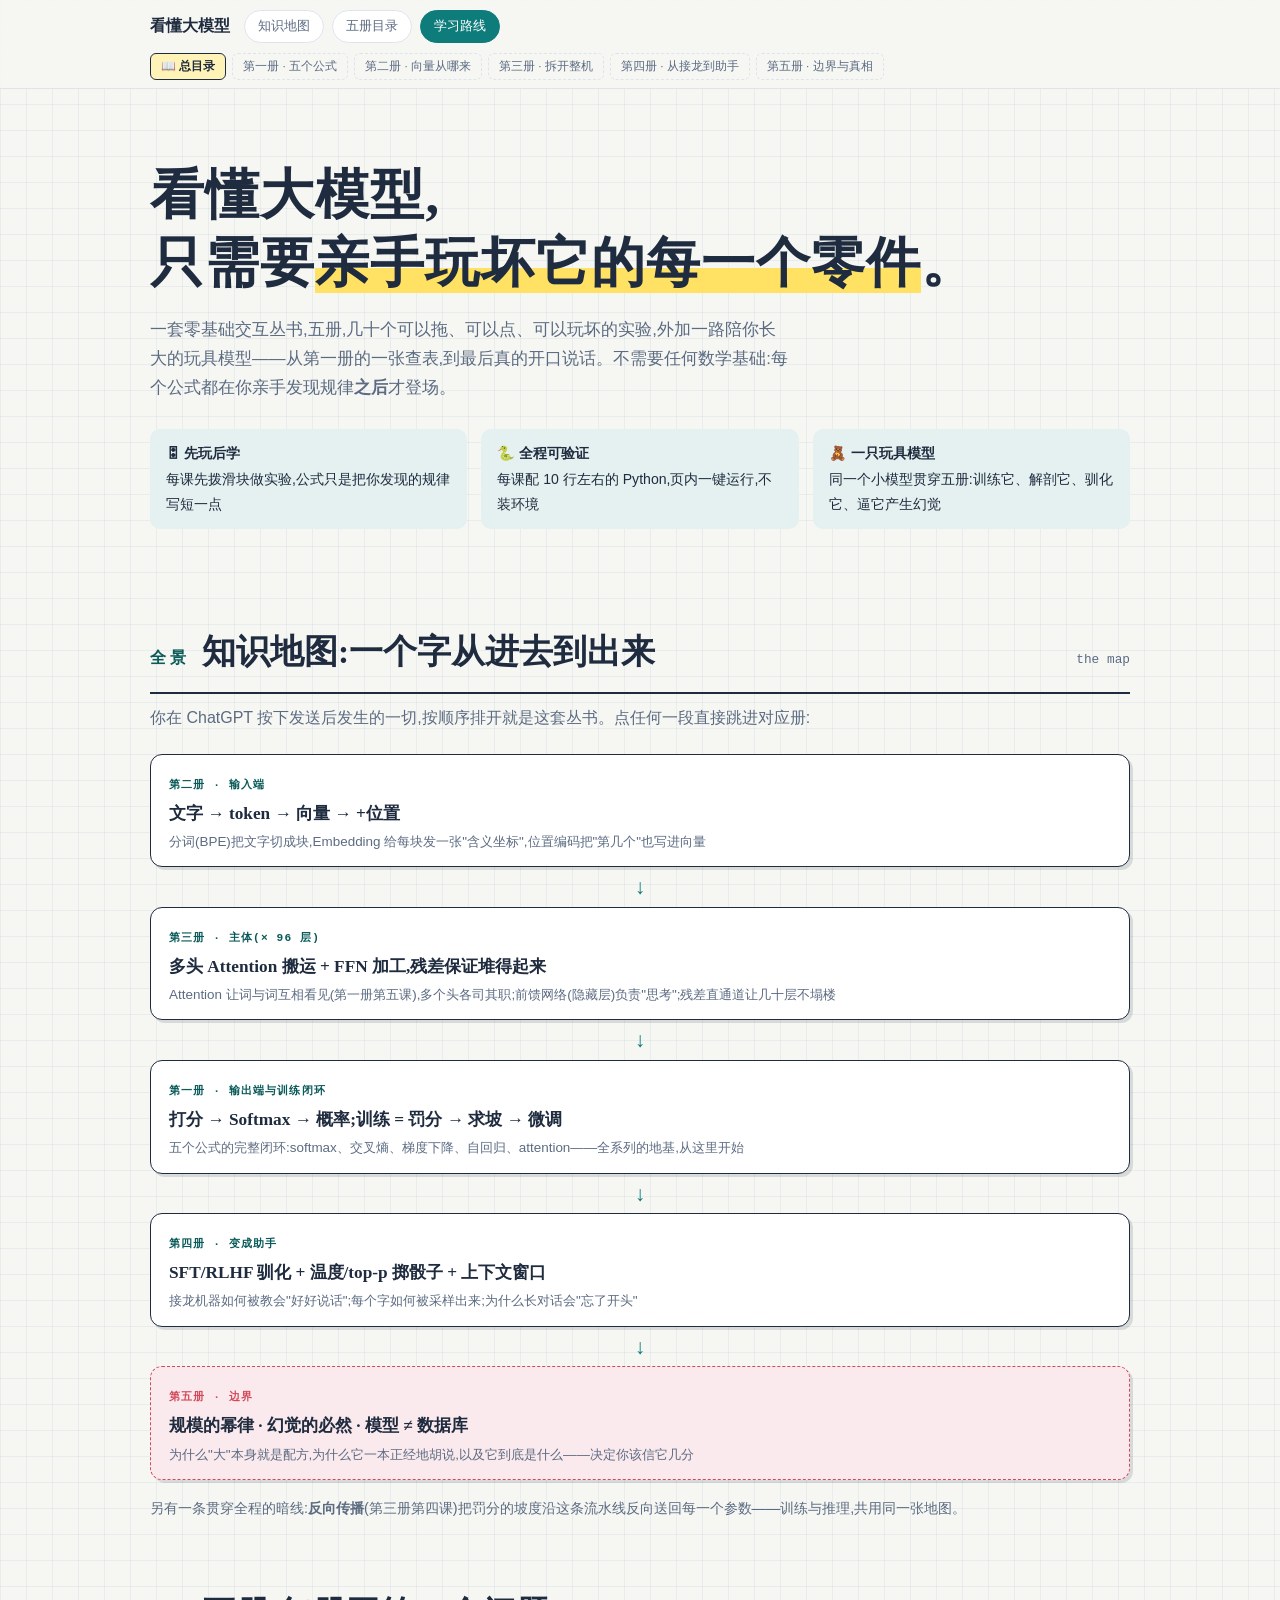
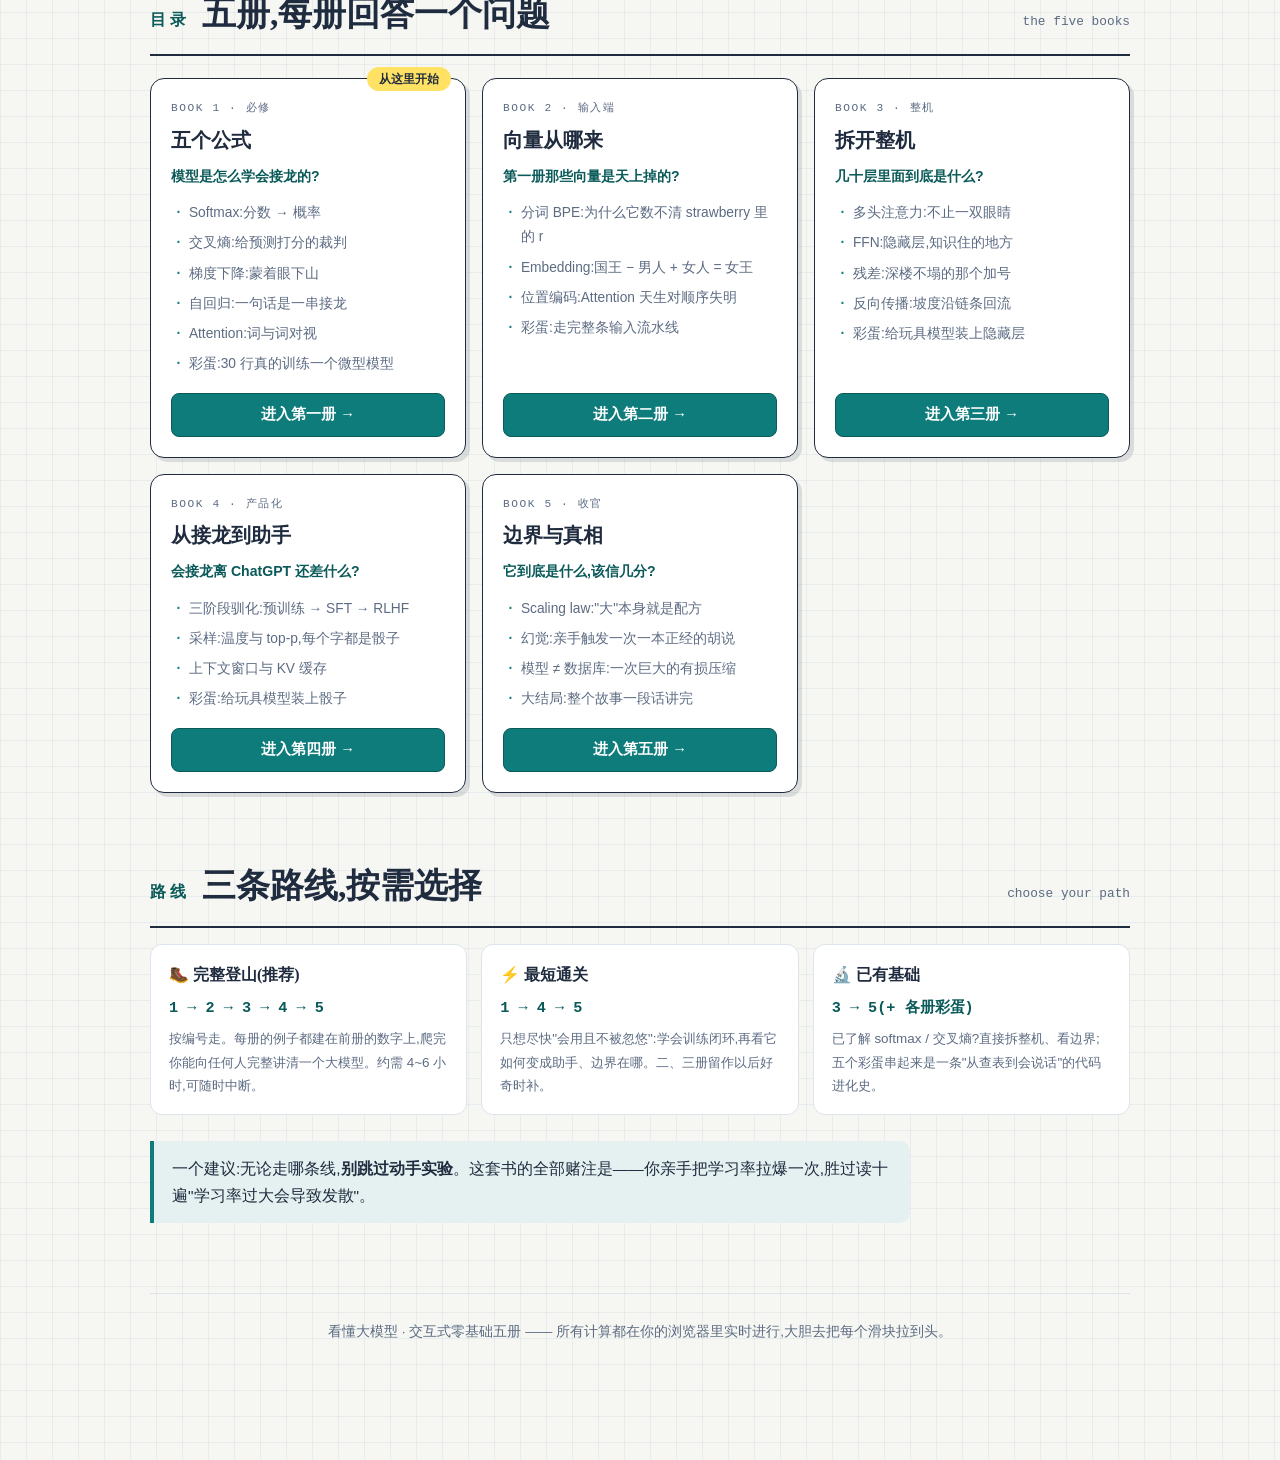
==== index.html @ 9a84790a "初始提交:「看懂大模型」交互式零基础五册 - index.html         总目录:知识地图 + 五册导航 + 三条学习路线 - 01-formulas.html   第一册 · 五个公式(原" ====
<!DOCTYPE html>
<html lang="zh-CN">
<head>
<meta charset="UTF-8">
<meta name="viewport" content="width=device-width, initial-scale=1.0">
<title>看懂大模型 · 交互式零基础五册</title>
<link rel="stylesheet" href="assets/style.css">
<style>
.map-flow{display:flex;flex-direction:column;gap:0;margin-top:20px}
.map-band{border:1.5px solid var(--ink);border-radius:12px;background:var(--card);padding:14px 18px;box-shadow:3px 3px 0 rgba(31,43,62,.14);text-decoration:none;color:var(--ink);display:block;transition:transform .15s}
.map-band:hover{transform:translateY(-3px)}
.map-band .mb-book{font-family:var(--mono);font-size:.7rem;color:var(--teal-d);letter-spacing:.1em;font-weight:700}
.map-band .mb-t{font-family:var(--serif);font-weight:900;font-size:1.08rem;margin:2px 0}
.map-band .mb-d{font-size:.84rem;color:var(--sub);line-height:1.6}
.map-arrow{text-align:center;color:var(--teal);font-weight:900;font-size:1.3rem;line-height:1.9}
.map-band.train{border-style:dashed;background:var(--red-bg);border-color:var(--red)}
.map-band.train .mb-book{color:var(--red)}
.books{display:grid;grid-template-columns:repeat(auto-fit,minmax(280px,1fr));gap:16px;margin-top:22px}
.bk{background:var(--card);border:1.5px solid var(--ink);border-radius:14px;padding:20px;box-shadow:4px 4px 0 rgba(31,43,62,.13);display:flex;flex-direction:column;transition:transform .15s;position:relative}
.bk:hover{transform:translateY(-4px)}
.bk .bk-no{font-family:var(--mono);font-size:.7rem;color:var(--sub);letter-spacing:.14em}
.bk h3{font-family:var(--serif);font-weight:900;font-size:1.25rem;margin:4px 0 6px}
.bk .bk-q{font-size:.88rem;color:var(--teal-d);font-weight:700;margin-bottom:10px}
.bk ul{list-style:none;margin:0 0 14px;flex:1}
.bk li{font-size:.86rem;color:var(--sub);padding:3px 0 3px 1.3em;position:relative}
.bk li::before{content:"·";position:absolute;left:.4em;color:var(--teal);font-weight:900}
.bk .btn{text-decoration:none;text-align:center}
.bk.start::after{content:"从这里开始";position:absolute;top:-12px;right:14px;background:var(--marker);color:var(--ink);border-radius:999px;padding:2px 12px;font-size:.72rem;font-weight:700}
.routes{display:grid;grid-template-columns:repeat(auto-fit,minmax(250px,1fr));gap:14px;margin-top:16px}
.route{background:var(--card);border:1px solid var(--line);border-radius:12px;padding:16px 18px}
.route h4{font-family:var(--serif);font-weight:900;font-size:1rem;margin-bottom:6px}
.route .rt{font-family:var(--mono);color:var(--teal-d);font-size:.95rem;font-weight:700;margin-bottom:6px}
.route p{font-size:.84rem;color:var(--sub)}
.promise{display:flex;gap:14px;flex-wrap:wrap;margin-top:16px}
.pm{flex:1;min-width:200px;background:var(--teal-bg);border-radius:10px;padding:12px 16px;font-size:.88rem}
.pm b{display:block;margin-bottom:2px}
</style>
</head>
<body>
<nav>
  <div class="nav-in">
    <span class="nav-brand">看懂大模型</span>
    <a class="nav-chip" href="#map" data-nav="map">知识地图</a>
    <a class="nav-chip" href="#books" data-nav="books">五册目录</a>
    <a class="nav-chip" href="#routes" data-nav="routes">学习路线</a>
  </div>
  <div class="series-in">
    <a class="sbook cur" href="index.html">📖 总目录</a>
    <a class="sbook" href="01-formulas.html">第一册 · 五个公式</a>
    <a class="sbook" href="02-tokens.html">第二册 · 向量从哪来</a>
    <a class="sbook" href="03-transformer.html">第三册 · 拆开整机</a>
    <a class="sbook" href="04-assistant.html">第四册 · 从接龙到助手</a>
    <a class="sbook" href="05-limits.html">第五册 · 边界与真相</a>
  </div>
</nav>

<main>
<header class="hero" id="top">
  <h1>看懂大模型,<br>只需要<span class="hl">亲手玩坏它的每一个零件</span>。</h1>
  <p class="lead">一套零基础交互丛书,五册,几十个可以拖、可以点、可以玩坏的实验,外加一路陪你长大的玩具模型——从第一册的一张查表,到最后真的开口说话。不需要任何数学基础:每个公式都在你亲手发现规律<b>之后</b>才登场。</p>
  <div class="promise">
    <div class="pm"><b>🎛 先玩后学</b>每课先拨滑块做实验,公式只是把你发现的规律写短一点</div>
    <div class="pm"><b>🐍 全程可验证</b>每课配 10 行左右的 Python,页内一键运行,不装环境</div>
    <div class="pm"><b>🧸 一只玩具模型</b>同一个小模型贯穿五册:训练它、解剖它、驯化它、逼它产生幻觉</div>
  </div>
</header>

<!-- ======================== 知识地图 ======================== -->
<section class="chapter" id="map">
  <div class="ch-head"><span class="ch-no">全 景</span><h2>知识地图:一个字从进去到出来</h2><span class="en">the map</span></div>
  <p class="ch-lede">你在 ChatGPT 按下发送后发生的一切,按顺序排开就是这套丛书。点任何一段直接跳进对应册:</p>
  <div class="map-flow">
    <a class="map-band" href="02-tokens.html">
      <span class="mb-book">第二册 · 输入端</span>
      <div class="mb-t">文字 → token → 向量 → +位置</div>
      <div class="mb-d">分词(BPE)把文字切成块,Embedding 给每块发一张"含义坐标",位置编码把"第几个"也写进向量</div>
    </a>
    <div class="map-arrow">↓</div>
    <a class="map-band" href="03-transformer.html">
      <span class="mb-book">第三册 · 主体(× 96 层)</span>
      <div class="mb-t">多头 Attention 搬运 + FFN 加工,残差保证堆得起来</div>
      <div class="mb-d">Attention 让词与词互相看见(第一册第五课),多个头各司其职;前馈网络(隐藏层)负责"思考";残差直通道让几十层不塌楼</div>
    </a>
    <div class="map-arrow">↓</div>
    <a class="map-band" href="01-formulas.html">
      <span class="mb-book">第一册 · 输出端与训练闭环</span>
      <div class="mb-t">打分 → Softmax → 概率;训练 = 罚分 → 求坡 → 微调</div>
      <div class="mb-d">五个公式的完整闭环:softmax、交叉熵、梯度下降、自回归、attention——全系列的地基,从这里开始</div>
    </a>
    <div class="map-arrow">↓</div>
    <a class="map-band" href="04-assistant.html">
      <span class="mb-book">第四册 · 变成助手</span>
      <div class="mb-t">SFT/RLHF 驯化 + 温度/top-p 掷骰子 + 上下文窗口</div>
      <div class="mb-d">接龙机器如何被教会"好好说话";每个字如何被采样出来;为什么长对话会"忘了开头"</div>
    </a>
    <div class="map-arrow">↓</div>
    <a class="map-band train" href="05-limits.html">
      <span class="mb-book">第五册 · 边界</span>
      <div class="mb-t">规模的幂律 · 幻觉的必然 · 模型 ≠ 数据库</div>
      <div class="mb-d">为什么"大"本身就是配方,为什么它一本正经地胡说,以及它到底是什么——决定你该信它几分</div>
    </a>
  </div>
  <p class="loop-note" style="margin-top:16px">另有一条贯穿全程的暗线:<b>反向传播</b>(第三册第四课)把罚分的坡度沿这条流水线反向送回每一个参数——训练与推理,共用同一张地图。</p>
</section>

<!-- ======================== 五册目录 ======================== -->
<section class="chapter" id="books">
  <div class="ch-head"><span class="ch-no">目 录</span><h2>五册,每册回答一个问题</h2><span class="en">the five books</span></div>
  <div class="books">
    <div class="bk start">
      <span class="bk-no">BOOK 1 · 必修</span>
      <h3>五个公式</h3>
      <div class="bk-q">模型是怎么学会接龙的?</div>
      <ul>
        <li>Softmax:分数 → 概率</li>
        <li>交叉熵:给预测打分的裁判</li>
        <li>梯度下降:蒙着眼下山</li>
        <li>自回归:一句话是一串接龙</li>
        <li>Attention:词与词对视</li>
        <li>彩蛋:30 行真的训练一个微型模型</li>
      </ul>
      <a class="btn" href="01-formulas.html">进入第一册 →</a>
    </div>
    <div class="bk">
      <span class="bk-no">BOOK 2 · 输入端</span>
      <h3>向量从哪来</h3>
      <div class="bk-q">第一册那些向量是天上掉的?</div>
      <ul>
        <li>分词 BPE:为什么它数不清 strawberry 里的 r</li>
        <li>Embedding:国王 − 男人 + 女人 = 女王</li>
        <li>位置编码:Attention 天生对顺序失明</li>
        <li>彩蛋:走完整条输入流水线</li>
      </ul>
      <a class="btn" href="02-tokens.html">进入第二册 →</a>
    </div>
    <div class="bk">
      <span class="bk-no">BOOK 3 · 整机</span>
      <h3>拆开整机</h3>
      <div class="bk-q">几十层里面到底是什么?</div>
      <ul>
        <li>多头注意力:不止一双眼睛</li>
        <li>FFN:隐藏层,知识住的地方</li>
        <li>残差:深楼不塌的那个加号</li>
        <li>反向传播:坡度沿链条回流</li>
        <li>彩蛋:给玩具模型装上隐藏层</li>
      </ul>
      <a class="btn" href="03-transformer.html">进入第三册 →</a>
    </div>
    <div class="bk">
      <span class="bk-no">BOOK 4 · 产品化</span>
      <h3>从接龙到助手</h3>
      <div class="bk-q">会接龙离 ChatGPT 还差什么?</div>
      <ul>
        <li>三阶段驯化:预训练 → SFT → RLHF</li>
        <li>采样:温度与 top-p,每个字都是骰子</li>
        <li>上下文窗口与 KV 缓存</li>
        <li>彩蛋:给玩具模型装上骰子</li>
      </ul>
      <a class="btn" href="04-assistant.html">进入第四册 →</a>
    </div>
    <div class="bk">
      <span class="bk-no">BOOK 5 · 收官</span>
      <h3>边界与真相</h3>
      <div class="bk-q">它到底是什么,该信几分?</div>
      <ul>
        <li>Scaling law:"大"本身就是配方</li>
        <li>幻觉:亲手触发一次一本正经的胡说</li>
        <li>模型 ≠ 数据库:一次巨大的有损压缩</li>
        <li>大结局:整个故事一段话讲完</li>
      </ul>
      <a class="btn" href="05-limits.html">进入第五册 →</a>
    </div>
  </div>
</section>

<!-- ======================== 学习路线 ======================== -->
<section class="chapter" id="routes">
  <div class="ch-head"><span class="ch-no">路 线</span><h2>三条路线,按需选择</h2><span class="en">choose your path</span></div>
  <div class="routes">
    <div class="route">
      <h4>🥾 完整登山(推荐)</h4>
      <div class="rt">1 → 2 → 3 → 4 → 5</div>
      <p>按编号走。每册的例子都建在前册的数字上,爬完你能向任何人完整讲清一个大模型。约需 4~6 小时,可随时中断。</p>
    </div>
    <div class="route">
      <h4>⚡ 最短通关</h4>
      <div class="rt">1 → 4 → 5</div>
      <p>只想尽快"会用且不被忽悠":学会训练闭环,再看它如何变成助手、边界在哪。二、三册留作以后好奇时补。</p>
    </div>
    <div class="route">
      <h4>🔬 已有基础</h4>
      <div class="rt">3 → 5(+ 各册彩蛋)</div>
      <p>已了解 softmax / 交叉熵?直接拆整机、看边界;五个彩蛋串起来是一条"从查表到会说话"的代码进化史。</p>
    </div>
  </div>
  <div class="backline" style="margin-top:26px">一个建议:无论走哪条线,<b>别跳过动手实验</b>。这套书的全部赌注是——你亲手把学习率拉爆一次,胜过读十遍"学习率过大会导致发散"。</div>
</section>

<footer>看懂大模型 · 交互式零基础五册 —— 所有计算都在你的浏览器里实时进行,大胆去把每个滑块拉到头。</footer>
</main>
<script src="assets/common.js"></script>
</body>
</html>
---- assets/style.css ----
:root{
  --paper:#F6F7F3;
  --grid:rgba(90,124,168,.09);
  --ink:#1F2B3E;
  --sub:#5C6B82;
  --teal:#0E7C7B;
  --teal-d:#0A5A59;
  --teal-bg:#E4F1F0;
  --marker:#FFE163;
  --marker-soft:#FFF3B8;
  --red:#D1495B;
  --red-bg:#FBEAED;
  --card:#FFFFFF;
  --line:#DDE4EC;
  --mono:ui-monospace,"SF Mono","Cascadia Mono",Consolas,"Courier New",monospace;
  --serif:"Songti SC","STSong","SimSun","Noto Serif SC",serif;
  --sans:-apple-system,BlinkMacSystemFont,"PingFang SC","Hiragino Sans GB","Microsoft YaHei",sans-serif;
}
*{box-sizing:border-box;margin:0;padding:0}
html{scroll-behavior:smooth}
@media (prefers-reduced-motion:reduce){
  html{scroll-behavior:auto}
  *,*::before,*::after{transition:none!important;animation:none!important}
}
body{
  font-family:var(--sans);color:var(--ink);background:var(--paper);
  background-image:linear-gradient(var(--grid) 1px,transparent 1px),
                   linear-gradient(90deg,var(--grid) 1px,transparent 1px);
  background-size:26px 26px;
  line-height:1.75;font-size:16px;
}
a{color:var(--teal-d)}
button{font-family:inherit}
:focus-visible{outline:3px solid var(--teal);outline-offset:2px;border-radius:4px}

/* ---------- 导航 ---------- */
nav{
  position:sticky;top:0;z-index:50;background:rgba(246,247,243,.92);
  backdrop-filter:blur(6px);border-bottom:1px solid var(--line);
}
.nav-in{max-width:1020px;margin:0 auto;padding:10px 20px;display:flex;gap:8px;align-items:center;overflow-x:auto}
.nav-brand{font-family:var(--serif);font-weight:900;font-size:1.02rem;white-space:nowrap;margin-right:6px}
.nav-chip{
  white-space:nowrap;border:1px solid var(--line);background:var(--card);color:var(--sub);
  border-radius:999px;padding:4px 13px;font-size:.82rem;cursor:pointer;text-decoration:none;
  transition:all .2s;
}
.nav-chip:hover{border-color:var(--teal);color:var(--teal-d)}
.nav-chip.active{background:var(--teal);border-color:var(--teal);color:#fff}

/* ---------- 页面骨架 ---------- */
main{max-width:1020px;margin:0 auto;padding:0 20px 90px}
section.chapter{padding-top:64px;scroll-margin-top:52px}
.hero{padding:72px 0 30px;text-align:left}
.hero h1{font-family:var(--serif);font-weight:900;font-size:clamp(2rem,5.5vw,3.4rem);line-height:1.25;letter-spacing:.02em}
.hero h1 .hl{background:linear-gradient(transparent 58%,var(--marker) 58%)}
.hero p.lead{max-width:640px;color:var(--sub);margin:18px 0 26px;font-size:1.05rem}
.stairs{display:flex;align-items:flex-end;gap:6px;margin:34px 0 10px;flex-wrap:wrap}
.stair{
  background:var(--card);border:1.5px solid var(--ink);border-radius:8px 8px 4px 4px;
  padding:10px 14px 8px;min-width:118px;flex:1;box-shadow:3px 3px 0 rgba(31,43,62,.14);
  cursor:pointer;transition:transform .15s;
}
.stair:hover{transform:translateY(-4px)}
.stair .no{font-family:var(--mono);font-size:.7rem;color:var(--sub);letter-spacing:.1em}
.stair .nm{font-family:var(--serif);font-weight:900;font-size:1.02rem}
.stair .fm{font-family:var(--mono);font-size:.72rem;color:var(--teal-d);margin-top:2px}
.stair:nth-child(1){margin-top:88px}
.stair:nth-child(2){margin-top:66px}
.stair:nth-child(3){margin-top:44px}
.stair:nth-child(4){margin-top:22px}
.stair:nth-child(5){margin-top:0}
.hero .note{font-size:.85rem;color:var(--sub)}

/* ---------- 章节头 ---------- */
.ch-head{display:flex;align-items:baseline;gap:16px;border-bottom:2px solid var(--ink);padding-bottom:10px;margin-bottom:8px}
.ch-no{font-family:var(--serif);font-weight:900;font-size:1rem;color:var(--teal-d);white-space:nowrap}
.ch-head h2{font-family:var(--serif);font-weight:900;font-size:clamp(1.5rem,3.4vw,2.1rem)}
.ch-head .en{font-family:var(--mono);color:var(--sub);font-size:.8rem;margin-left:auto;white-space:nowrap}
.ch-lede{color:var(--sub);margin:10px 0 22px;max-width:700px}

/* ---------- 五段式小节 ---------- */
.stage{margin:26px 0}
.tag{
  display:inline-block;font-size:.72rem;letter-spacing:.22em;color:var(--teal-d);
  border:1px solid var(--teal);border-radius:999px;padding:2px 12px;margin-bottom:10px;
  background:var(--teal-bg);font-weight:600;
}
.stage h3{font-family:var(--serif);font-weight:900;font-size:1.18rem;margin-bottom:8px}
.stage p{max-width:720px}
.stage p+p{margin-top:8px}

/* ---------- 卡片与部件 ---------- */
.widget{
  background:var(--card);border:1px solid var(--line);border-radius:12px;
  padding:22px;margin-top:14px;box-shadow:0 2px 10px rgba(31,43,62,.05);
}
.w-grid{display:grid;grid-template-columns:1fr 1fr;gap:26px}
@media (max-width:760px){.w-grid{grid-template-columns:1fr}}
.w-title{font-size:.8rem;letter-spacing:.12em;color:var(--sub);margin-bottom:12px;font-weight:600}

.ctx-sent{font-family:var(--serif);font-size:1.3rem;font-weight:900;margin-bottom:14px}
.ctx-sent .blank{
  display:inline-block;min-width:2.4em;border-bottom:3px solid var(--teal);
  color:var(--teal-d);text-align:center;font-family:var(--sans);font-size:1.05rem;
}

.slider-row{display:grid;grid-template-columns:4.6em 1fr 4.6em;gap:12px;align-items:center;margin:10px 0}
.slider-row label{font-weight:600;font-size:.95rem}
.slider-row .val{font-family:var(--mono);font-size:.92rem;text-align:right;color:var(--teal-d)}
input[type=range]{
  -webkit-appearance:none;appearance:none;width:100%;height:6px;border-radius:3px;
  background:linear-gradient(90deg,var(--teal) var(--fill,50%),#E2E8EF var(--fill,50%));outline-offset:4px;
}
input[type=range]::-webkit-slider-thumb{
  -webkit-appearance:none;appearance:none;width:20px;height:20px;border-radius:50%;
  background:#fff;border:3px solid var(--teal);cursor:grab;box-shadow:0 1px 4px rgba(0,0,0,.2);
}
input[type=range]::-moz-range-thumb{width:14px;height:14px;border-radius:50%;background:#fff;border:3px solid var(--teal);cursor:grab}
input[type=range].hot{background:linear-gradient(90deg,var(--red) var(--fill,50%),#E2E8EF var(--fill,50%))}
input[type=range].hot::-webkit-slider-thumb{border-color:var(--red)}

.bar-row{display:grid;grid-template-columns:2.6em 1fr 4.8em;gap:10px;align-items:center;margin:9px 0}
.bar-row .w{font-family:var(--serif);font-weight:900;font-size:1.05rem;text-align:center}
.bar-track{height:26px;background:#EEF1F5;border-radius:6px;overflow:hidden;position:relative}
.bar-fill{height:100%;background:var(--teal);border-radius:6px;transition:width .25s;min-width:2px}
.bar-fill.win{background:var(--teal-d)}
.bar-row .pv{font-family:var(--mono);font-size:.9rem;text-align:right}

.btn{
  border:1.5px solid var(--teal-d);background:var(--teal);color:#fff;border-radius:8px;
  padding:8px 18px;font-size:.92rem;font-weight:600;cursor:pointer;transition:all .15s;
}
.btn:hover{background:var(--teal-d)}
.btn.ghost{background:#fff;color:var(--teal-d)}
.btn.ghost:hover{background:var(--teal-bg)}
.btn.warn{background:var(--red);border-color:#A83648}
.btn:disabled{opacity:.45;cursor:not-allowed}
.btn-row{display:flex;gap:10px;flex-wrap:wrap;margin-top:12px}

/* ---------- 公式与荧光笔 ---------- */
.fbox{
  background:var(--card);border:1.5px solid var(--ink);border-radius:12px;
  padding:26px 22px 16px;margin-top:14px;box-shadow:4px 4px 0 rgba(31,43,62,.12);
  text-align:center;
}
.formula{font-size:clamp(1.35rem,3.2vw,1.9rem);font-family:Georgia,"Times New Roman",var(--serif);letter-spacing:.02em;line-height:2}
.formula i{font-style:italic}
.formula .op{padding:0 .28em;color:var(--sub)}
.frac{display:inline-flex;flex-direction:column;vertical-align:middle;text-align:center;line-height:1.35;margin:0 .1em}
.frac .top{border-bottom:2.5px solid currentColor;padding:0 .35em .1em}
.frac .bot{padding:.1em .35em 0}
.term{
  cursor:help;border-radius:4px;padding:0 .12em;
  background:linear-gradient(transparent 52%,var(--marker) 52%) left/0% 100% no-repeat;
  transition:background-size .25s;
}
.term:hover,.term.on{background-size:100% 100%}
.tip{min-height:1.6em;font-size:.9rem;color:var(--sub);margin-top:14px;font-family:var(--sans)}
.tip b{color:var(--ink)}
.lit{box-shadow:0 0 0 3px var(--marker)!important;border-radius:6px;position:relative;z-index:1}
.fnote{font-size:.85rem;color:var(--sub);margin-top:10px;font-family:var(--sans)}
.fnote code{font-family:var(--mono);background:var(--marker-soft);padding:1px 5px;border-radius:4px}

/* ---------- 手算验证 / 回到大模型 ---------- */
.verify{
  background:var(--marker-soft);border:1px dashed #D9B93C;border-radius:10px;
  padding:16px 20px;margin-top:12px;font-size:.95rem;
}
.verify .mono,.mono{font-family:var(--mono);font-size:.9em}
.backline{
  border-left:4px solid var(--teal);background:var(--teal-bg);border-radius:0 10px 10px 0;
  padding:14px 18px;margin-top:12px;font-size:.97rem;max-width:760px;
}
.calc-line{font-family:var(--mono);font-size:.88rem;background:#F4F7FA;border-radius:8px;padding:10px 14px;margin-top:14px;overflow-x:auto;white-space:nowrap}
.calc-line b{color:var(--teal-d)}

/* ---------- 具体部件 ---------- */
svg text{font-family:var(--mono)}
.gd-msg{min-height:1.7em;font-size:.92rem;margin-top:8px}
.gd-msg.bad{color:var(--red);font-weight:700}
.readout{display:flex;gap:18px;flex-wrap:wrap;margin-top:10px}
.readout .cell{background:#F4F7FA;border-radius:8px;padding:6px 14px;font-family:var(--mono);font-size:.88rem}
.readout .cell b{color:var(--teal-d);font-size:1.02rem}

.ar-sent{font-family:var(--serif);font-size:1.5rem;font-weight:900;display:flex;gap:6px;flex-wrap:wrap;align-items:center;min-height:2.4em}
.ar-tok{background:var(--card);border:1.5px solid var(--ink);border-radius:8px;padding:2px 12px;box-shadow:2px 2px 0 rgba(31,43,62,.12)}
.ar-tok.new{background:var(--marker-soft);animation:pop .3s}
@keyframes pop{from{transform:scale(.6);opacity:0}}
.ar-cursor{color:var(--teal);animation:blink 1s infinite}
@keyframes blink{50%{opacity:0}}
.ar-opt{
  display:grid;grid-template-columns:5em 1fr 4.2em;gap:12px;align-items:center;width:100%;
  background:#fff;border:1.5px solid var(--line);border-radius:10px;padding:10px 14px;margin:8px 0;
  cursor:pointer;text-align:left;font-size:1rem;transition:all .15s;
}
.ar-opt:hover{border-color:var(--teal);background:var(--teal-bg)}
.ar-opt .ow{font-family:var(--serif);font-weight:900;font-size:1.1rem}
.ar-opt .ob{height:14px;background:#EEF1F5;border-radius:4px;overflow:hidden}
.ar-opt .ob i{display:block;height:100%;background:var(--teal);border-radius:4px}
.ar-opt .op2{font-family:var(--mono);font-size:.85rem;text-align:right;color:var(--teal-d)}
.ar-chain{display:flex;gap:8px;flex-wrap:wrap;align-items:center;margin-top:8px;font-family:var(--mono);font-size:.86rem}
.ar-chip{background:var(--teal-bg);border:1px solid var(--teal);color:var(--teal-d);border-radius:6px;padding:3px 9px}
.ar-total{font-family:var(--mono);font-size:1rem;margin-top:10px}
.ar-total b{color:var(--teal-d);font-size:1.15rem}

.attn-words{display:flex;gap:8px;flex-wrap:wrap;margin-bottom:16px}
.aw{
  border:1.5px solid var(--line);background:#fff;border-radius:8px;padding:5px 13px;
  font-family:var(--serif);font-weight:900;font-size:1.05rem;cursor:pointer;transition:all .15s;
}
.aw:hover{border-color:var(--teal)}
.aw.sel{background:var(--ink);color:#fff;border-color:var(--ink)}
.attn-cols{display:flex;gap:8px;align-items:flex-end;flex-wrap:wrap}
.acol{flex:1;min-width:52px;text-align:center}
.acol .stick{height:110px;display:flex;align-items:flex-end;justify-content:center}
.acol .stick i{display:block;width:70%;background:var(--teal);border-radius:4px 4px 0 0;transition:height .3s;min-height:2px}
.acol.max .stick i{background:var(--teal-d)}
.acol .al{font-family:var(--serif);font-weight:900;margin-top:6px}
.acol .ap{font-family:var(--mono);font-size:.78rem;color:var(--sub)}
.attn-note{margin-top:12px;font-size:.94rem;background:var(--marker-soft);border-radius:8px;padding:8px 14px;display:inline-block}

.pipe{display:flex;flex-direction:column;gap:0;margin-top:14px}
.pstage{border:1px solid var(--line);border-radius:10px;background:#fff;padding:12px 16px}
.pstage .pt{font-size:.78rem;letter-spacing:.1em;color:var(--sub);font-weight:600;margin-bottom:6px}
.pstage .pn{font-family:var(--mono);font-size:.9rem;overflow-x:auto;white-space:nowrap}
.pstage .pn b{color:var(--teal-d)}
.parrow{text-align:center;color:var(--teal);font-size:1.1rem;line-height:1.5}

.asm{display:flex;flex-wrap:wrap;gap:10px;align-items:stretch;margin-top:18px}
.asm-node{
  flex:1;min-width:148px;background:var(--card);border:1.5px solid var(--ink);border-radius:10px;
  padding:12px 14px;cursor:pointer;box-shadow:3px 3px 0 rgba(31,43,62,.14);transition:transform .15s;
  text-align:left;font-family:inherit;
}
.asm-node:hover{transform:translateY(-3px)}
.asm-node .an{font-family:var(--mono);font-size:.68rem;color:var(--sub);letter-spacing:.08em}
.asm-node .at{font-family:var(--serif);font-weight:900;font-size:1rem;margin:2px 0}
.asm-node .ad{font-size:.8rem;color:var(--sub);line-height:1.5}
.asm-arrow{align-self:center;color:var(--teal);font-weight:900;font-size:1.2rem}
.loop-note{margin-top:14px;font-size:.9rem;color:var(--sub)}


/* ---------- 符号急救包 ---------- */
.sym-group{margin-top:20px}
.sym-group h4{font-family:var(--serif);font-weight:900;font-size:1.02rem;border-left:4px solid var(--teal);padding-left:10px;margin-bottom:6px}
.sym-row{display:grid;grid-template-columns:6.2em 1fr;gap:12px;padding:9px 10px;border-bottom:1px dashed var(--line);align-items:baseline}
.sym-row:last-child{border-bottom:none}
.sym-row .sy{font-family:Georgia,"Times New Roman",serif;font-size:1.25rem;text-align:center;background:var(--marker-soft);border-radius:6px;padding:2px 6px}
.sym-row .sn{font-weight:700;font-size:.92rem}
.sym-row .sm2{font-size:.9rem;color:var(--sub);line-height:1.65}
.float-help{
  position:fixed;right:18px;bottom:18px;z-index:60;width:56px;height:56px;border-radius:50%;
  background:var(--ink);color:#fff;border:none;cursor:pointer;font-family:Georgia,serif;font-size:1.15rem;
  box-shadow:0 4px 14px rgba(31,43,62,.35);transition:transform .15s;line-height:1.1;
}
.float-help:hover{transform:scale(1.08)}
.float-help small{display:block;font-size:.55rem;font-family:var(--sans)}
.help-mask{position:fixed;inset:0;background:rgba(31,43,62,.45);z-index:70;opacity:0;pointer-events:none;transition:opacity .2s}
.help-mask.open{opacity:1;pointer-events:auto}
.help-panel{
  position:fixed;right:0;top:0;bottom:0;width:min(430px,94vw);background:var(--paper);z-index:71;
  transform:translateX(105%);transition:transform .25s;overflow-y:auto;padding:20px 22px 40px;
  border-left:2px solid var(--ink);box-shadow:-8px 0 24px rgba(31,43,62,.2);
}
.help-panel.open{transform:none}
.help-panel .hp-head{display:flex;align-items:center;gap:10px;border-bottom:2px solid var(--ink);padding-bottom:8px;margin-bottom:6px}
.help-panel .hp-head h3{font-family:var(--serif);font-weight:900;font-size:1.15rem;flex:1}
.hp-close{border:1.5px solid var(--ink);background:#fff;border-radius:8px;width:34px;height:34px;font-size:1.1rem;cursor:pointer}
@media (max-width:640px){.stair{margin-top:0!important;min-width:96px}}
footer{border-top:1px solid var(--line);margin-top:70px;padding:26px 20px;text-align:center;color:var(--sub);font-size:.85rem}
.mi{font-family:Georgia,"Times New Roman",serif}
.mi sub,.mi sup,.sy sub,.sy sup,.tip sub,.tip sup{font-size:.66em}
code.mi{font-family:Georgia,"Times New Roman",serif;background:var(--marker-soft);padding:1px 6px;border-radius:4px}
/* ---------- 串联桥 ---------- */
.bridge{
  border:2px dashed var(--teal);border-radius:14px;background:linear-gradient(180deg,#EFF7F6,#fff);
  padding:22px 22px 18px;margin-top:34px;position:relative;
}
.btag{
  position:absolute;top:-13px;left:18px;background:var(--teal);color:#fff;border-radius:999px;
  padding:2px 14px;font-size:.74rem;letter-spacing:.14em;font-weight:700;
}
.bridge h3{font-family:var(--serif);font-weight:900;font-size:1.18rem;margin:4px 0 8px}
.bridge p{max-width:740px}
.bridge-link{width:0;height:40px;border-left:3px dashed var(--teal);margin:0 auto;opacity:.65}
.chain{display:flex;flex-wrap:wrap;gap:8px;align-items:center;margin-top:14px}
.chip2{background:#fff;border:1.5px solid var(--line);border-radius:9px;padding:7px 12px;font-size:.86rem;font-family:var(--mono)}
.chip2 b{color:var(--teal-d);font-size:1.02rem}
.chip2 .cl{display:block;font-family:var(--sans);font-size:.7rem;color:var(--sub);letter-spacing:.08em}
.chev{color:var(--teal);font-weight:900;font-size:1.05rem}
.pos-chip{border:1.5px solid var(--line);background:#fff;border-radius:8px;padding:6px 12px;cursor:pointer;font-size:.95rem;transition:all .15s}
.pos-chip:hover{border-color:var(--teal)}
.pos-chip.sel{background:var(--ink);color:#fff;border-color:var(--ink)}
.asm-node.step-on{outline:4px solid var(--marker);transform:translateY(-3px)}
.asm-detail{background:#fff;border:1.5px solid var(--ink);border-radius:10px;padding:14px 18px;margin-top:14px;min-height:4.2em;box-shadow:3px 3px 0 rgba(31,43,62,.12)}
.asm-detail .adt{font-family:var(--serif);font-weight:900;margin-bottom:4px}
.asm-count{font-family:var(--mono);color:var(--sub);font-size:.85rem}
/* ---------- 预测门 / 检查题 / 手算 / 账本 ---------- */
.locked{filter:blur(5px);pointer-events:none;user-select:none;opacity:.55;transition:filter .35s,opacity .35s}
.gate{border:1.5px solid var(--teal);background:var(--teal-bg);border-radius:10px;padding:14px 18px;margin-top:14px}
.gate h4{font-family:var(--serif);font-weight:900;font-size:1.02rem;margin-bottom:6px}
.gate-res{min-height:1.5em;font-size:.9rem;margin-top:8px}
.gate-res.good{color:var(--teal-d);font-weight:700}
.gate-res.miss{color:var(--red)}
.quiz{background:#fff;border:1.5px solid var(--line);border-radius:10px;padding:16px 18px;margin-top:12px;max-width:720px}
.quiz h3{font-family:var(--serif);font-weight:900;font-size:1.05rem;margin-bottom:10px}
.q-opt{display:block;width:100%;text-align:left;background:#fff;border:1.5px solid var(--line);border-radius:8px;padding:9px 14px;margin:7px 0;font-size:.95rem;cursor:pointer;transition:all .15s}
.q-opt:hover{border-color:var(--teal)}
.q-opt.ok{border-color:var(--teal-d);background:var(--teal-bg);font-weight:700}
.q-opt.bad{border-color:var(--red);background:var(--red-bg)}
.q-fb{min-height:1.5em;font-size:.88rem;color:var(--sub);margin-top:6px}
.try{display:flex;gap:10px;align-items:center;flex-wrap:wrap;margin-top:12px;padding-top:10px;border-top:1px dashed #D9B93C}
.try input{border:1.5px solid var(--line);border-radius:8px;padding:6px 10px;width:110px;font-family:var(--mono);font-size:.92rem}
.try .t-fb{font-size:.88rem;min-width:8em}
.try .t-fb.good{color:var(--teal-d);font-weight:700}
.lg-row{display:grid;grid-template-columns:5.6em 1fr;gap:10px;padding:8px 8px;border-bottom:1px dashed var(--line);font-size:.9rem;align-items:baseline}
.lg-row:last-child{border-bottom:none}
.lg-row b{color:var(--teal-d);font-family:var(--mono)}
.lg-row span{color:var(--sub)}
details.whence{margin-top:14px;background:#fff;border:1px solid var(--line);border-radius:10px;padding:10px 16px;max-width:720px}
details.whence summary{cursor:pointer;font-weight:600;color:var(--teal-d)}
.wt{width:100%;border-collapse:collapse;font-size:.86rem;margin-top:10px;font-family:var(--mono)}
.wt th,.wt td{border:1px solid var(--line);padding:6px 9px;text-align:left}
.wt th{background:#F4F7FA;font-family:var(--sans)}
#navProg{margin-left:auto;border-style:dashed;cursor:default}
/* ---------- Python 代码块 ---------- */
details.pydet{margin-top:22px;border:1.5px dashed #55658C;border-radius:12px;padding:12px 16px;background:#F2F4F9}
details.pydet>summary{cursor:pointer;font-weight:700;color:#33406B;font-size:.95rem}
details.pydet .pynote{font-size:.84rem;color:var(--sub);margin:8px 0 4px}
.pyblock{background:#20293A;border-radius:10px;overflow:hidden;margin-top:10px}
.pyhead{display:flex;gap:8px;align-items:center;background:#2A3550;padding:8px 14px;color:#B9C4DC;font-size:.8rem}
.pyhead .pl{flex:1;font-family:var(--mono)}
.pybtn{border:1px solid #55658C;background:transparent;color:#DDE5F5;border-radius:6px;padding:4px 13px;font-size:.8rem;cursor:pointer;font-weight:600}
.pybtn:hover{background:#39476B}
.pybtn.run{background:var(--teal);border-color:var(--teal)}
.pybtn.run:hover{background:var(--teal-d)}
.pybtn:disabled{opacity:.5;cursor:wait}
.pycode{margin:0;padding:15px 18px;overflow-x:auto;font-family:var(--mono);font-size:.84rem;line-height:1.7;color:#E8ECF4;white-space:pre}
.pyout{margin:0;padding:12px 18px;border-top:1px dashed #44506E;font-family:var(--mono);font-size:.84rem;color:#9FE8C8;white-space:pre-wrap}
.kbd{background:var(--marker-soft);border-radius:4px;padding:0 5px;font-family:var(--mono)}
.small{font-size:.85rem;color:var(--sub)}
/* ---------- 公式速查 ---------- */
.fml-row{display:block;width:100%;text-align:left;background:#fff;border:1.5px solid var(--line);border-radius:10px;padding:10px 14px;margin:8px 0;cursor:pointer;font-family:inherit;transition:all .15s}
.fml-row:hover{border-color:var(--teal);background:var(--teal-bg)}
.fml-row .fl{display:flex;gap:8px;align-items:baseline;margin-bottom:2px}
.fml-row .fn2{font-weight:700;font-size:.88rem;color:var(--teal-d)}
.fml-row .fd{font-size:.78rem;color:var(--sub)}
.fml-row .fgo{font-size:.74rem;color:var(--sub);margin-left:auto;white-space:nowrap}
.fml-row .ff{font-family:Georgia,"Times New Roman",serif;font-size:1.02rem;color:var(--ink)}
.fml-row .ff sub,.fml-row .ff sup{font-size:.62em}
.q-fml{display:inline-block;font-family:Georgia,"Times New Roman",serif;font-size:.88rem;color:var(--ink);background:var(--marker-soft);border-radius:6px;padding:2px 10px;margin-bottom:8px}
.q-fml sub,.q-fml sup{font-size:.62em}
.asm-node .af{font-family:Georgia,"Times New Roman",serif;font-size:.74rem;color:var(--teal-d);margin-top:5px;white-space:nowrap;overflow:hidden;text-overflow:ellipsis}
.asm-node .af sub,.asm-node .af sup{font-size:.62em}

/* ---------- 系列丛书导航 ---------- */
.series-in{max-width:1020px;margin:0 auto;padding:0 20px 8px;display:flex;gap:6px;align-items:center;overflow-x:auto}
.sbook{
  white-space:nowrap;border:1px dashed var(--line);background:transparent;color:var(--sub);
  border-radius:6px;padding:2px 10px;font-size:.74rem;text-decoration:none;transition:all .2s;
}
.sbook:hover{border-color:var(--teal);color:var(--teal-d)}
.sbook.cur{border:1.5px solid var(--ink);background:var(--marker-soft);color:var(--ink);font-weight:700}
.next-book .btn{display:inline-block;text-decoration:none;margin-top:10px}
.next-book .nb-from{font-size:.8rem;color:var(--sub);margin-top:10px}
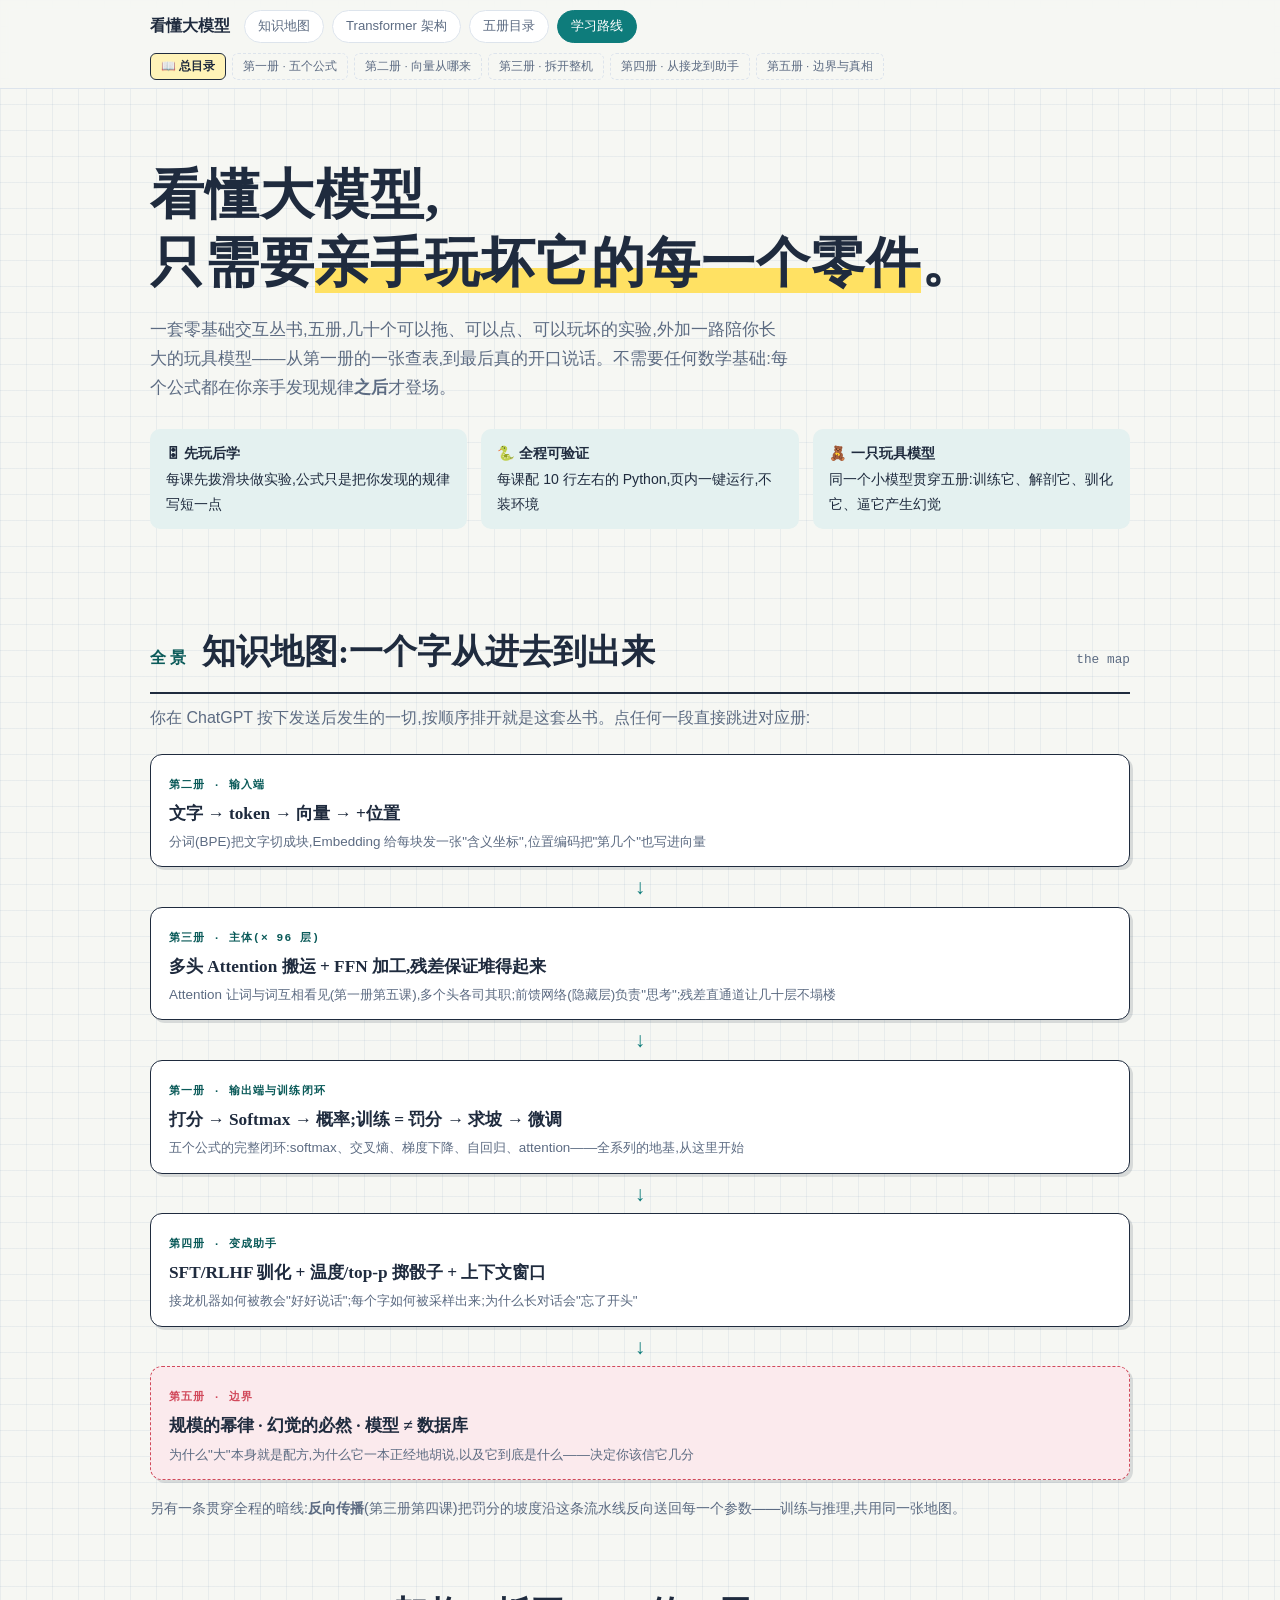
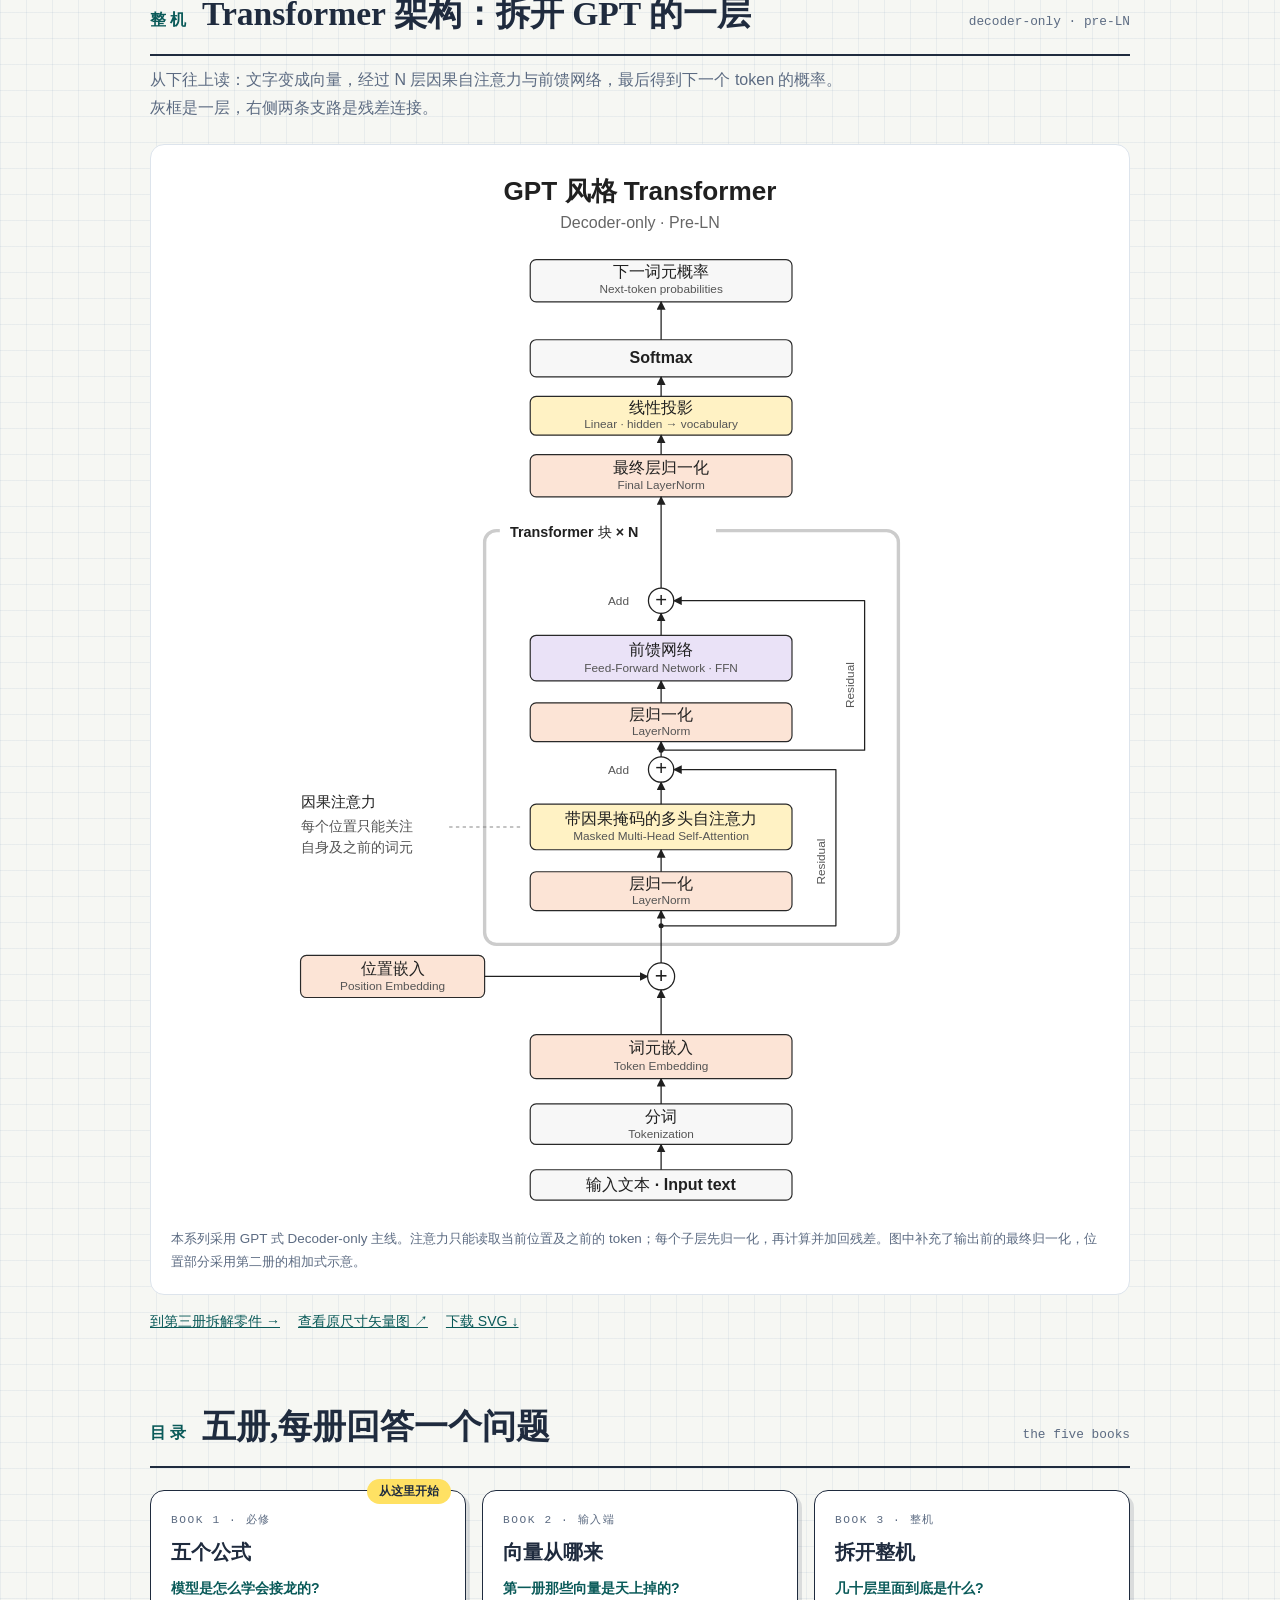
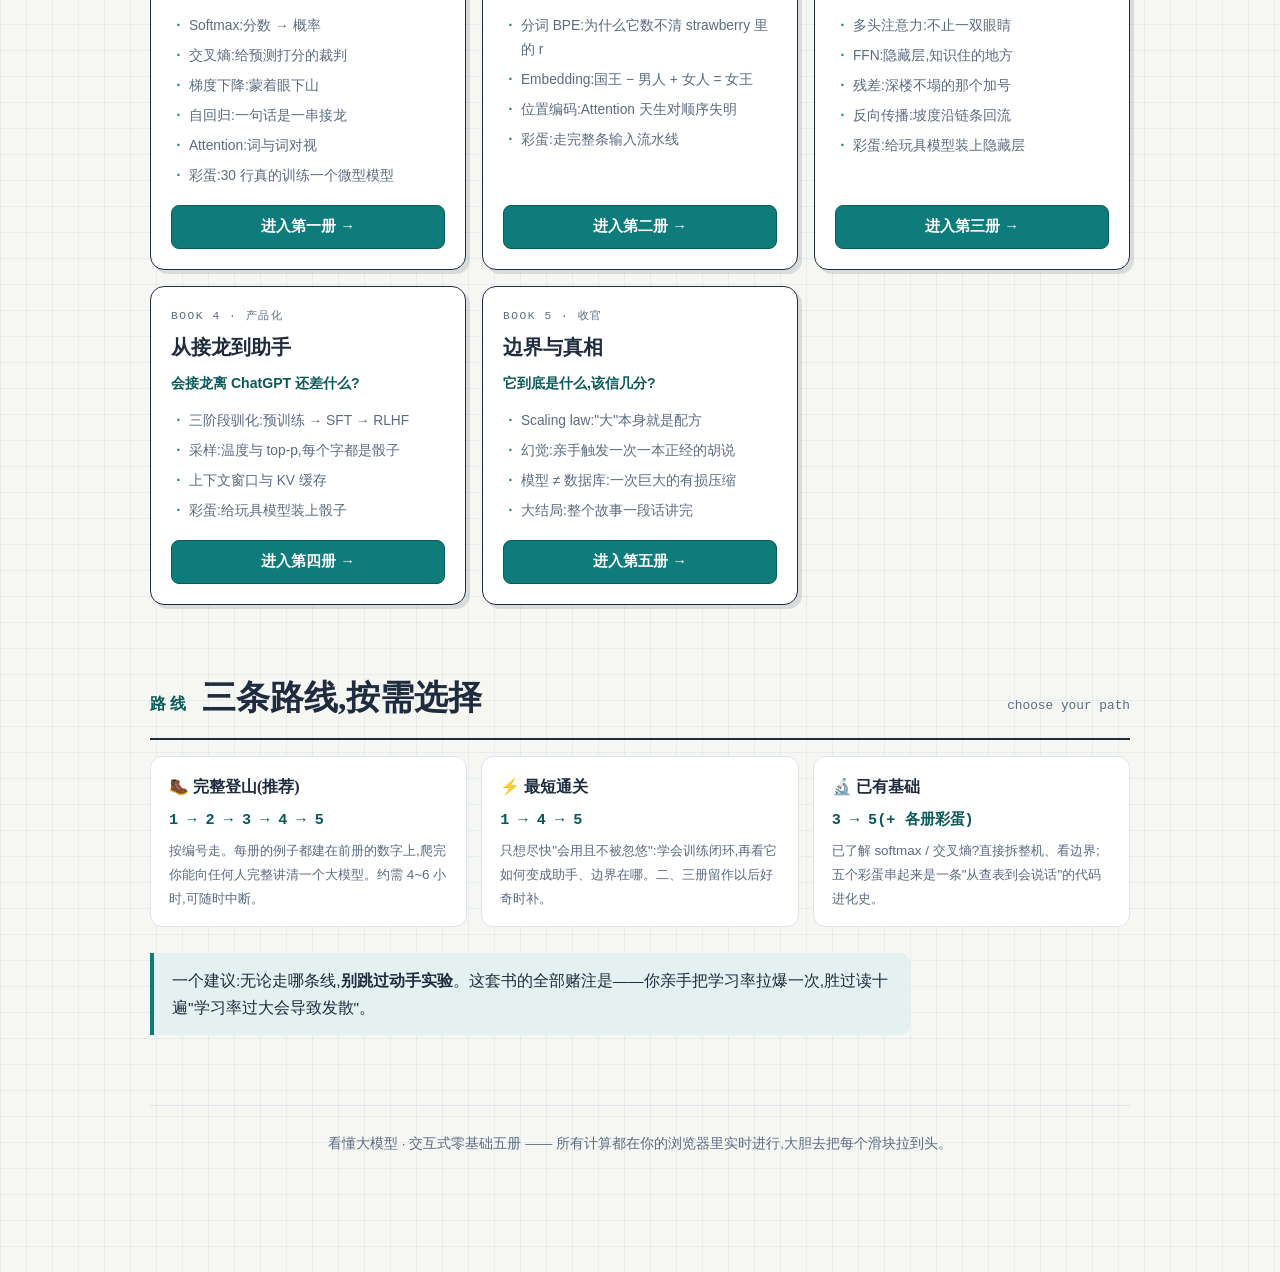
==== commit 724d47c3: "Add GPT Transformer architecture diagram to homepage" ====
--- a/index.html
+++ b/index.html
@@ -6,6 +6,11 @@
 <title>看懂大模型 · 交互式零基础五册</title>
 <link rel="stylesheet" href="assets/style.css">
 <style>
+.architecture-figure{margin:22px 0 0;padding:20px;background:#fff;border:1px solid var(--line);border-radius:14px}
+.architecture-figure img{display:block;width:100%;max-width:760px;height:auto;margin:0 auto}
+.architecture-figure figcaption{margin-top:16px;color:var(--sub);font-size:.84rem;line-height:1.7}
+.architecture-links{display:flex;gap:18px;flex-wrap:wrap;margin-top:14px;font-size:.88rem}
+@media(max-width:600px){.architecture-figure{padding:8px}}
 .map-flow{display:flex;flex-direction:column;gap:0;margin-top:20px}
 .map-band{border:1.5px solid var(--ink);border-radius:12px;background:var(--card);padding:14px 18px;box-shadow:3px 3px 0 rgba(31,43,62,.14);text-decoration:none;color:var(--ink);display:block;transition:transform .15s}
 .map-band:hover{transform:translateY(-3px)}
@@ -41,6 +46,7 @@
   <div class="nav-in">
     <span class="nav-brand">看懂大模型</span>
     <a class="nav-chip" href="#map" data-nav="map">知识地图</a>
+    <a class="nav-chip" href="#architecture" data-nav="architecture">Transformer 架构</a>
     <a class="nav-chip" href="#books" data-nav="books">五册目录</a>
     <a class="nav-chip" href="#routes" data-nav="routes">学习路线</a>
   </div>
@@ -103,6 +109,21 @@
   <p class="loop-note" style="margin-top:16px">另有一条贯穿全程的暗线:<b>反向传播</b>(第三册第四课)把罚分的坡度沿这条流水线反向送回每一个参数——训练与推理,共用同一张地图。</p>
 </section>
 
+<!-- ======================== Transformer 架构 ======================== -->
+<section class="chapter" id="architecture">
+  <div class="ch-head"><span class="ch-no">整 机</span><h2>Transformer 架构：拆开 GPT 的一层</h2><span class="en">decoder-only · pre-LN</span></div>
+  <p class="ch-lede">从下往上读：文字变成向量，经过 N 层因果自注意力与前馈网络，最后得到下一个 token 的概率。灰框是一层，右侧两条支路是残差连接。</p>
+  <figure class="architecture-figure">
+    <img src="assets/gpt-transformer-architecture.svg" width="900" height="1240" loading="lazy" alt="GPT 风格 Transformer 架构：分词、词嵌入与位置编码，经过 N 层 Pre-LN 因果多头自注意力、前馈网络和残差连接，再通过最终归一化、线性投影与 Softmax 输出下一个 token 的概率。">
+    <figcaption>本系列采用 GPT 式 Decoder-only 主线。注意力只能读取当前位置及之前的 token；每个子层先归一化，再计算并加回残差。图中补充了输出前的最终归一化，位置部分采用第二册的相加式示意。</figcaption>
+  </figure>
+  <div class="architecture-links">
+    <a href="03-transformer.html">到第三册拆解零件 →</a>
+    <a href="assets/gpt-transformer-architecture.svg" target="_blank" rel="noopener">查看原尺寸矢量图 ↗</a>
+    <a href="assets/gpt-transformer-architecture.svg" download>下载 SVG ↓</a>
+  </div>
+</section>
+
 <!-- ======================== 五册目录 ======================== -->
 <section class="chapter" id="books">
   <div class="ch-head"><span class="ch-no">目 录</span><h2>五册,每册回答一个问题</h2><span class="en">the five books</span></div>
